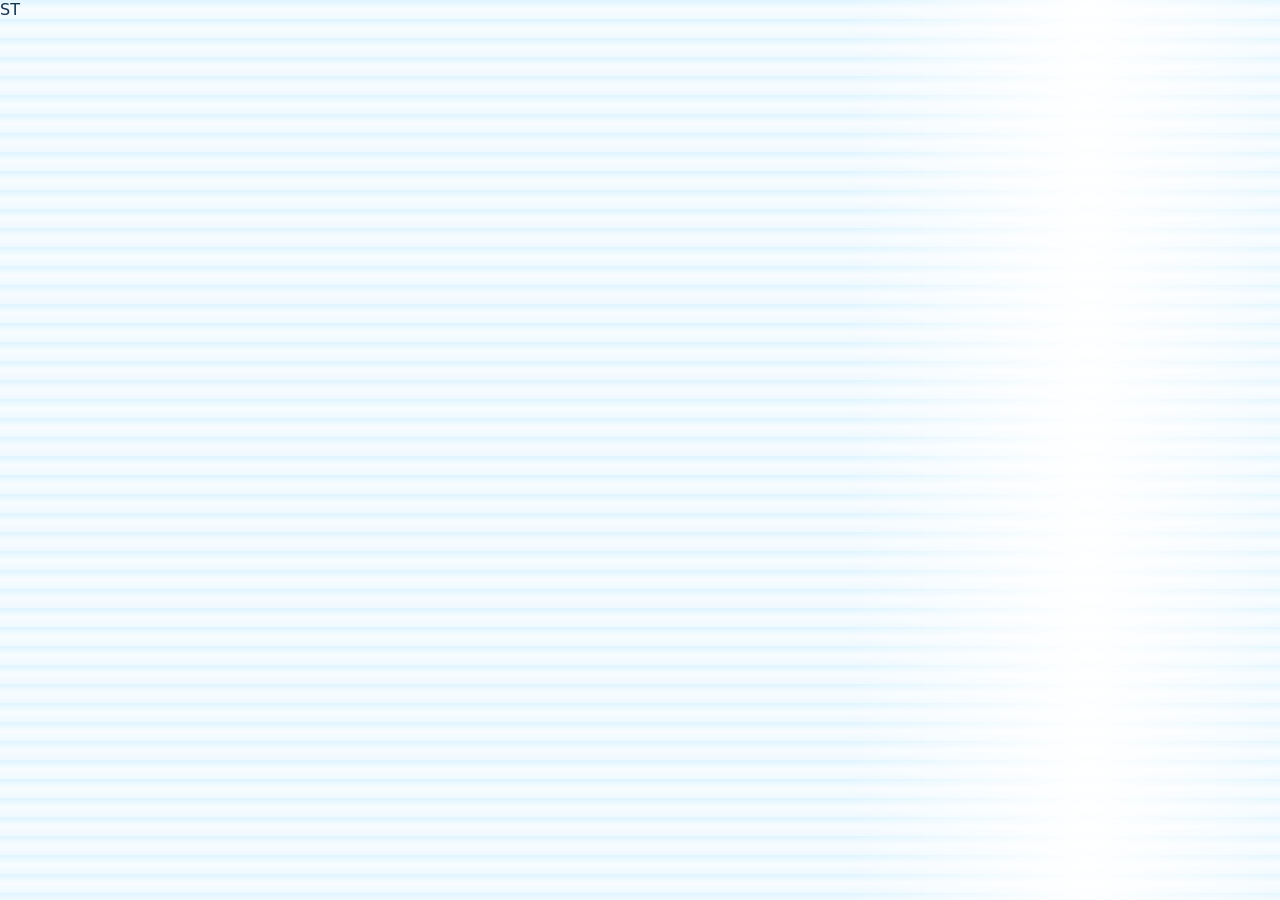
==== countries/sao-tome-and-principe.html @ b9df396c "Build responsive animated country course pages" ====
<!DOCTYPE html>
<html lang="ja">
<head>
  <meta charset="UTF-8">
  <meta name="viewport" content="width=device-width, initial-scale=1, viewport-fit=cover">
  <meta name="description" content="物語を読みながらサントメ・プリンシペ博士になる学習コース">
  <title>サントメ・プリンシペ博士コース | 世界博士</title>
  <link rel="stylesheet" href="../css/country.css">
  <script src="../data/countries-1.js" defer></script>
  <script src="../data/countries-2.js" defer></script>
  <script src="../data/countries-3a.js" defer></script>
  <script src="../data/countries-3b.js" defer></script>
  <script src="../data/countries-4a.js" defer></script>
  <script src="../data/countries-4b.js" defer></script>
  <script src="../js/country.js" defer></script>
</head>
<body data-country-code="ST">
  <header class="topbar">
    <a class="brand" href="../index.html" aria-label="世界博士トップへ戻る">🌍 <span>世界博士</span></a>
    <div class="country-nav-title">サントメ・プリンシペ</div>
    <button id="menu-button" class="menu-button" type="button" aria-expanded="false" aria-controls="nav-menu" aria-label="メニューを開く">☰</button>
    <nav id="nav-menu" class="nav-menu" aria-label="サントメ・プリンシペ博士コース">
      <a href="#overview">基本情報</a>
      <a href="#prologue">プロローグ</a>
      <a href="#chapters">章一覧</a>
      <a href="#exam">博士試験</a>
      <a href="../index.html">世界地図へ戻る</a>
    </nav>
  </header>

  <main>
    <section class="country-hero">
      <div class="hero-content reveal">
        <div class="flag-orb" aria-label="サントメ・プリンシペの国旗と国コード">
          <div>
            <div class="flag-emoji" data-country-flag aria-hidden="true"></div>
            <div class="flag-code">ST</div>
          </div>
        </div>
        <p class="eyebrow">STORY ADVENTURE COURSE</p>
        <h1>サントメ・プリンシペ博士</h1>
        <p class="country-en" lang="en">Sao Tome and Principe</p>
        <p class="hero-copy">カカオの香りがする不思議な地図を開き、赤道近くの二つの島へ。物語を読みながら、国の過去・現在・未来を探究します。</p>
        <div class="hero-actions">
          <a id="start-course" class="primary-button" href="#prologue">物語を始める ✨</a>
          <a class="secondary-button" href="../index.html">← 世界地図へ戻る</a>
        </div>
      </div>
    </section>

    <div class="content-wrap">
      <section id="overview" class="panel reveal" aria-labelledby="overview-heading">
        <h2 id="overview-heading">冒険の基本情報</h2>
        <div class="basic-grid">
          <div class="info-card"><strong>国名</strong><span>サントメ・プリンシペ</span></div>
          <div class="info-card"><strong>国コード</strong><span>ST</span></div>
          <div class="info-card"><strong>地域</strong><span>アフリカ・ギニア湾</span></div>
          <div class="info-card"><strong>コース構成</strong><span>全20章＋博士試験</span></div>
        </div>
      </section>

      <section id="progress" class="panel progress-panel reveal" aria-labelledby="progress-heading">
        <div class="progress-row">
          <div>
            <h2 id="progress-heading">現在の学習進捗</h2>
            <p>状態：<strong id="country-progress-label">未挑戦</strong></p>
          </div>
          <span aria-hidden="true">🎓</span>
        </div>
        <div id="country-progress-track" class="progress-track" role="progressbar" aria-valuemin="0" aria-valuemax="100" aria-valuenow="0">
          <div id="country-progress-fill" class="progress-fill"></div>
        </div>
        <div class="progress-actions">
          <button class="small-button" type="button" data-set-progress="learning">学習中にする</button>
          <button class="small-button complete" type="button" data-set-progress="completed">博士認定にする</button>
          <button class="small-button" type="button" data-set-progress="not-started">進捗をリセット</button>
        </div>
      </section>

      <section id="prologue" class="story-card reveal" aria-labelledby="prologue-heading">
        <p class="eyebrow">PROLOGUE</p>
        <h2 id="prologue-heading">地図から消えそうな、小さな二つの島</h2>
        <p>放課後の図書室で、ハルは古びた世界地図を見つけた。アフリカ大陸の左側。青い海の中に、針の先ほどの二つの島がある。</p>
        <div class="dialogue">
          <strong>ハル：</strong>「サン……トメ？　プリン……シペ？　こんな国、初めて見た」<br>
          <strong>地球儀：</strong>「知らない国は、まだ開いていない物語だよ」
        </div>
        <p>ハルが島に指を置いた瞬間、甘くて少し苦いカカオの香りが広がった。地図の海が波打ち、教室の床が青空へ変わる。</p>
        <p><strong>次の謎：</strong>二つの島は、どうして海の真ん中に生まれたのだろう？</p>
        <div class="chapter-nav">
          <a class="primary-button" href="#chapters">章を選ぶ →</a>
        </div>
      </section>

      <section id="chapters" class="panel reveal" aria-labelledby="chapters-heading">
        <h2 id="chapters-heading">章を選んで冒険する</h2>
        <div class="chapter-list">
          <details class="chapter" open>
            <summary>プロローグ</summary>
            <div class="chapter-body"><p>不思議な地図と古いカカオ豆に導かれ、ハルの旅が始まります。</p></div>
          </details>
          <details class="chapter">
            <summary>第1章〜第4章：島・火山・砂糖・カカオ</summary>
            <div class="chapter-body"><h3>第1部</h3><p>二つの島の位置と誕生、大航海時代、砂糖農園、カカオ産業を原因と結果のつながりで学びます。</p><p>本文は順次追加予定です。</p></div>
          </details>
          <details class="chapter">
            <summary>第5章〜第8章：独立・政治・暮らし・言葉</summary>
            <div class="chapter-body"><h3>第2部</h3><p>自由を求めた歴史、国の仕組み、島の小学生の一日、多様な言葉と文化を旅します。</p><p>本文は順次追加予定です。</p></div>
          </details>
          <details class="chapter">
            <summary>第9章〜第12章：自然・赤道・経済・停電</summary>
            <div class="chapter-body"><h3>第3部</h3><p>固有種、赤道、国のお財布、電力や生活インフラの課題を探究します。</p><p>本文は順次追加予定です。</p></div>
          </details>
          <details class="chapter">
            <summary>第13章〜第16章：未来・政策・日本・世界</summary>
            <div class="chapter-body"><h3>第4部</h3><p>小国の強み、一日大統領、日本との関係、国際社会での声を考えます。</p><p>本文は順次追加予定です。</p></div>
          </details>
          <details class="chapter">
            <summary>第17章〜第20章：豆知識・誤解・試験・帰国</summary>
            <div class="chapter-body"><h3>第5部</h3><p>思い込みをひっくり返し、博士試験に挑戦し、日本の日常を新しい目で見直します。</p><p>本文は順次追加予定です。</p></div>
          </details>
          <details class="chapter">
            <summary>自由研究アイデア</summary>
            <div class="chapter-body"><p>赤道模型、火山島実験、カカオの流れ、停電時の生活など、実際に取り組める研究を追加します。</p></div>
          </details>
          <details class="chapter">
            <summary>博士認定証</summary>
            <div class="chapter-body"><p>全章と博士試験を終えたら、サントメ・プリンシペ博士の認定証を表示できる設計です。</p></div>
          </details>
        </div>
      </section>

      <section id="exam" class="panel reveal" aria-labelledby="exam-heading">
        <div class="exam-card">
          <div>
            <h3 id="exam-heading">サントメ・プリンシペ博士試験</h3>
            <p>やさしい問題から、答えが一つではない大統領レベルまで挑戦します。</p>
          </div>
          <div class="exam-icon" aria-hidden="true">📝</div>
        </div>
        <div class="chapter-nav">
          <button class="primary-button" type="button" data-set-progress="completed">試作版を修了して博士認定する</button>
          <a class="secondary-button" href="#chapters">章一覧へ戻る</a>
        </div>
      </section>
    </div>
  </main>

  <footer class="site-footer">
    <p>🌱 小さな島を深く知ると、世界の仕組みが見えてくる。</p>
  </footer>
</body>
</html>
---- css/country.css ----
:root{--ink:#17324d;--muted:#60778c;--blue:#2474e5;--blue-dark:#1556b5;--green:#249b63;--gold:#f2b83e;--line:#dbeaf5;--shadow:0 18px 50px rgba(28,82,128,.15)}
*{box-sizing:border-box}html{scroll-behavior:smooth;scroll-padding-top:86px}body{margin:0;min-width:320px;overflow-x:hidden;color:var(--ink);font-family:"Hiragino Sans","Yu Gothic UI","Yu Gothic",system-ui,sans-serif;background:radial-gradient(circle at 85% 10%,rgba(255,255,255,.95),transparent 22%),linear-gradient(180deg,#dff5ff,#f8fcff 48%,#eef9ff)}
a,button{font:inherit;-webkit-tap-highlight-color:transparent}a:focus-visible,button:focus-visible,summary:focus-visible{outline:3px solid #f6b73c;outline-offset:3px}.topbar{position:sticky;top:0;z-index:30;display:grid;grid-template-columns:auto 1fr auto;align-items:center;gap:12px;min-height:66px;padding:calc(8px + env(safe-area-inset-top)) 14px 8px;background:rgba(255,255,255,.9);border-bottom:1px solid rgba(205,227,242,.9);backdrop-filter:blur(14px);box-shadow:0 8px 28px rgba(32,88,130,.08)}.brand{display:flex;align-items:center;gap:7px;color:var(--ink);font-weight:900;text-decoration:none}.country-nav-title{min-width:0;overflow:hidden;text-align:center;text-overflow:ellipsis;white-space:nowrap;font-weight:800}.menu-button{width:46px;height:46px;border:1px solid var(--line);border-radius:13px;background:#fff;color:var(--ink);cursor:pointer}.nav-menu{position:absolute;top:calc(100% + 8px);right:12px;display:none;width:min(280px,calc(100vw - 24px));padding:10px;background:#fff;border:1px solid var(--line);border-radius:17px;box-shadow:var(--shadow)}.nav-menu.is-open{display:grid;animation:menuIn .2s both}.nav-menu a{min-height:46px;padding:12px 14px;color:var(--ink);border-radius:11px;text-decoration:none}.nav-menu a:hover{background:#edf7ff}.country-hero{position:relative;display:grid;min-height:560px;place-items:center;padding:70px 16px 54px;text-align:center;overflow:hidden}.country-hero::before,.country-hero::after{content:"";position:absolute;border-radius:50%;filter:blur(2px);animation:orbFloat 8s ease-in-out infinite}.country-hero::before{width:260px;height:260px;left:-100px;top:80px;background:rgba(57,189,248,.14)}.country-hero::after{width:190px;height:190px;right:-80px;bottom:50px;background:rgba(40,166,106,.12);animation-delay:-3s}.hero-content{position:relative;z-index:1;width:min(780px,100%)}.flag-orb{display:grid;width:130px;height:130px;margin:0 auto;place-items:center;background:rgba(255,255,255,.92);border:1px solid #fff;border-radius:50%;box-shadow:0 20px 45px rgba(32,88,130,.18);animation:flagFloat 4.5s ease-in-out infinite}.flag-emoji{font-size:3.8rem;line-height:1}.flag-code{display:inline-grid;min-width:48px;height:28px;place-items:center;margin-top:7px;color:#fff;background:#275d8d;border-radius:7px;font-size:.75rem;font-weight:900;letter-spacing:.09em}.eyebrow{margin:22px 0 7px;color:var(--blue-dark);font-size:.76rem;font-weight:900;letter-spacing:.15em}.country-hero h1{margin:0;font-size:clamp(2.35rem,9vw,5rem);line-height:1.08;letter-spacing:-.04em;overflow-wrap:anywhere;animation:titleSlide .75s both}.country-en{margin:10px 0;color:var(--muted);font-size:clamp(1rem,3vw,1.25rem)}.hero-copy{max-width:670px;margin:18px auto;color:#4e687e;font-size:clamp(1rem,3vw,1.14rem);line-height:1.9}.hero-actions,.progress-actions,.chapter-nav{display:flex;flex-wrap:wrap;justify-content:center;gap:11px;margin-top:24px}.primary-button,.secondary-button,.small-button{display:inline-flex;min-height:46px;align-items:center;justify-content:center;padding:12px 18px;border-radius:13px;font-weight:800;text-decoration:none;cursor:pointer;transition:transform .2s,box-shadow .2s,background .2s}.primary-button{color:#fff;background:linear-gradient(135deg,var(--blue),#34a8ef);border:0;box-shadow:0 12px 26px rgba(36,116,229,.27);animation:pulse 2.8s ease-in-out infinite}.secondary-button,.small-button{color:var(--blue-dark);background:#fff;border:1px solid #cfe3f2}.small-button.complete{color:#6d4b00;background:#fff4c8;border-color:#f1cb63}.primary-button:hover,.secondary-button:hover,.small-button:hover{transform:translateY(-3px)}.content-wrap{width:min(1000px,calc(100% - 20px));margin:0 auto;padding:0 0 70px}.panel,.story-card{margin:18px 0;padding:clamp(20px,5vw,36px);background:rgba(255,255,255,.96);border:1px solid var(--line);border-radius:25px;box-shadow:var(--shadow)}.panel h2,.story-card h2{margin-top:0;font-size:clamp(1.45rem,5vw,2.25rem)}.basic-grid{display:grid;grid-template-columns:repeat(auto-fit,minmax(min(100%,190px),1fr));gap:12px}.info-card{display:flex;min-height:110px;flex-direction:column;justify-content:center;padding:17px;background:linear-gradient(145deg,#f7fcff,#edf7ff);border:1px solid #dcecf7;border-radius:16px}.info-card strong{margin-bottom:8px;color:var(--blue-dark);font-size:.82rem}.progress-row{display:flex;align-items:center;justify-content:space-between;gap:15px}.progress-row h2{margin-bottom:5px}.progress-row>span{font-size:3rem}.progress-track{height:16px;overflow:hidden;background:#dceaf4;border-radius:999px}.progress-fill{width:0;height:100%;background:linear-gradient(90deg,#2ac282,#3189ef,#f2b83e);border-radius:inherit;box-shadow:0 0 18px rgba(49,137,239,.32);transition:width .8s ease}.coming-soon{text-align:center;overflow:hidden}.coming-icon{font-size:4.2rem;animation:suitcase 3s ease-in-out infinite}.world-map-ghost{margin:20px 0;font-size:clamp(5rem,20vw,10rem);opacity:.12;animation:mapBreath 4s ease-in-out infinite}.dialogue{margin:22px 0;padding:18px;border-left:5px solid #54a4ed;background:#f0f8ff;border-radius:0 15px 15px 0;line-height:1.9}.story-card p,.chapter-body p{line-height:1.95}.chapter-list{display:grid;gap:12px}.chapter{overflow:hidden;border:1px solid #dceaf5;border-radius:16px;background:#fbfdff;animation:chapterIn .55s both}.chapter summary{display:flex;min-height:58px;align-items:center;justify-content:space-between;gap:12px;padding:15px 17px;font-weight:800;cursor:pointer;list-style:none}.chapter summary::-webkit-details-marker{display:none}.chapter summary::after{content:"＋";color:var(--blue);font-size:1.25rem;transition:transform .2s}.chapter[open] summary::after{transform:rotate(45deg)}.chapter-body{padding:0 17px 18px;color:#4f687d;animation:accordionIn .3s both}.exam-card{display:flex;align-items:center;justify-content:space-between;gap:20px}.exam-icon{font-size:4rem}.site-footer{padding:20px 16px calc(35px + env(safe-area-inset-bottom));text-align:center;color:var(--muted)}.reveal{opacity:0;transform:translateY(24px);transition:opacity .7s,transform .7s}.reveal.is-visible{opacity:1;transform:none}.page-leaving{animation:pageLeave .22s both}.confetti{position:fixed;inset:0;z-index:100;pointer-events:none;overflow:hidden}.confetti span{position:absolute;top:-20px;width:10px;height:18px;animation:fall linear forwards}.confetti span:nth-child(3n){border-radius:50%}
@keyframes menuIn{from{opacity:0;transform:translateY(-8px)}}@keyframes titleSlide{from{opacity:0;transform:translateY(24px)}}@keyframes flagFloat{0%,100%{transform:translateY(0) rotate(-2deg)}50%{transform:translateY(-11px) rotate(2deg)}}@keyframes orbFloat{0%,100%{transform:translateY(0)}50%{transform:translateY(-24px)}}@keyframes pulse{0%,100%{box-shadow:0 12px 26px rgba(36,116,229,.23)}50%{box-shadow:0 12px 34px rgba(36,116,229,.42)}}@keyframes suitcase{0%,100%{transform:translateY(0) rotate(-3deg)}50%{transform:translateY(-10px) rotate(3deg)}}@keyframes mapBreath{0%,100%{transform:scale(.96);opacity:.09}50%{transform:scale(1.03);opacity:.16}}@keyframes chapterIn{from{opacity:0;transform:translateY(14px)}}@keyframes accordionIn{from{opacity:0;transform:translateY(-7px)}}@keyframes pageLeave{to{opacity:0;transform:scale(.99)}}@keyframes fall{to{transform:translateY(110vh) rotate(760deg)}}
@media(min-width:760px){.topbar{grid-template-columns:auto 1fr auto}.menu-button{display:none}.nav-menu{position:static;display:flex;width:auto;padding:0;background:transparent;border:0;box-shadow:none}.nav-menu a{min-height:44px}.country-hero{min-height:620px}.exam-card{padding:8px 10px}.chapter-list{grid-template-columns:1fr 1fr}.chapter:first-child{grid-column:1/-1}}
@media(max-width:600px){.brand span{display:none}.country-nav-title{text-align:left}.hero-actions,.progress-actions{flex-direction:column}.primary-button,.secondary-button,.small-button{width:100%}.exam-card{align-items:flex-start;flex-direction:column}.chapter-list{grid-template-columns:1fr}}
@media(prefers-reduced-motion:reduce){html{scroll-behavior:auto}*,*::before,*::after{animation-duration:.001ms!important;animation-iteration-count:1!important;transition-duration:.001ms!important}.reveal{opacity:1;transform:none}}
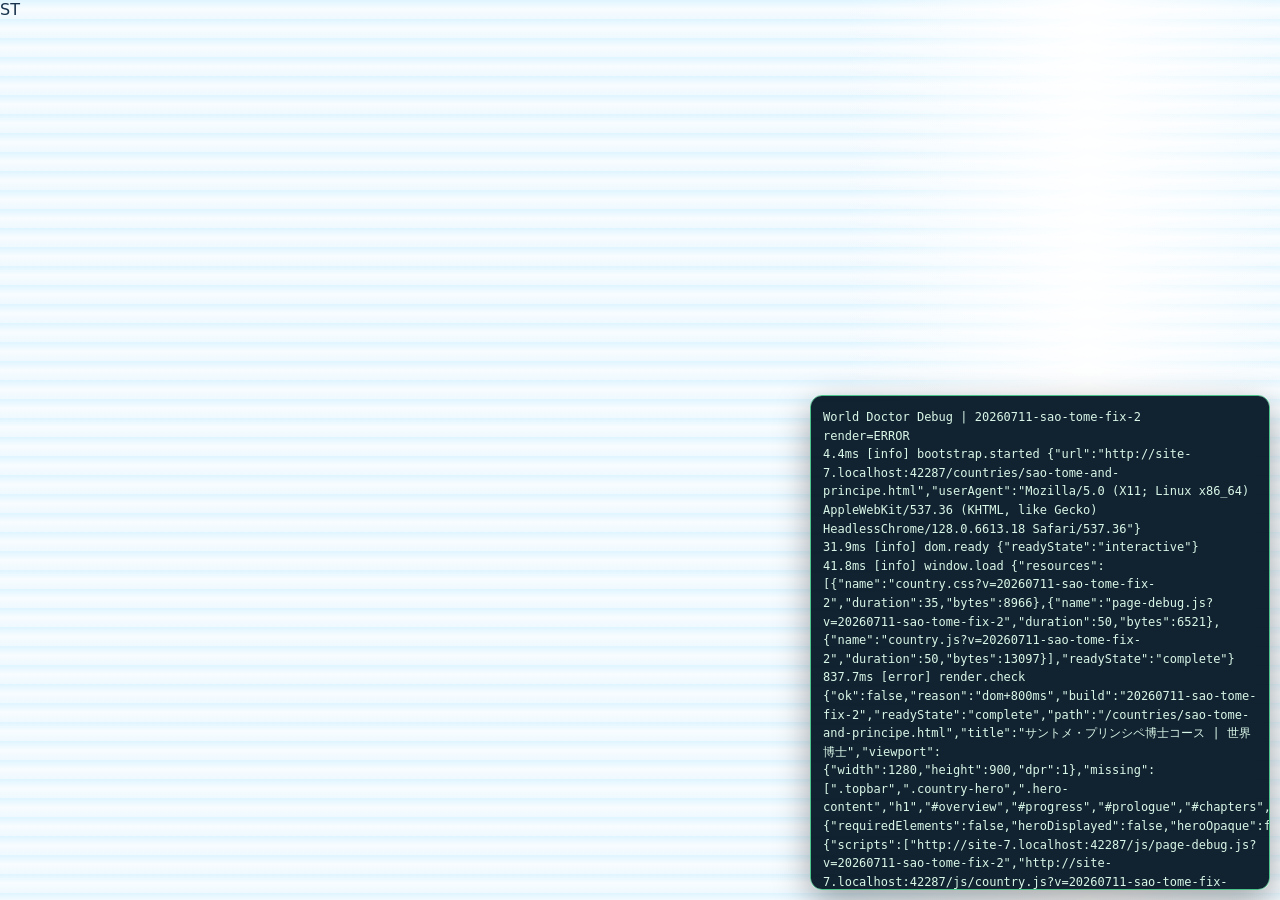
==== commit 4142a4d9: "Simplify Sao Tome page runtime and keep content visible" ====
--- a/countries/sao-tome-and-principe.html
+++ b/countries/sao-tome-and-principe.html
@@ -4,17 +4,19 @@
   <meta charset="UTF-8">
   <meta name="viewport" content="width=device-width, initial-scale=1, viewport-fit=cover">
   <meta name="description" content="物語を読みながらサントメ・プリンシペ博士になる学習コース">
+  <meta name="world-doctor-build" content="20260711-sao-tome-fix-2">
   <title>サントメ・プリンシペ博士コース | 世界博士</title>
-  <link rel="stylesheet" href="../css/country.css">
-  <script src="../data/countries-1.js" defer></script>
-  <script src="../data/countries-2.js" defer></script>
-  <script src="../data/countries-3a.js" defer></script>
-  <script src="../data/countries-3b.js" defer></script>
-  <script src="../data/countries-4a.js" defer></script>
-  <script src="../data/countries-4b.js" defer></script>
-  <script src="../js/country.js" defer></script>
+  <link rel="stylesheet" href="../css/country.css?v=20260711-sao-tome-fix-2">
+  <style id="critical-render-safety">
+    /* Fail-open: JavaScriptや共有データが失敗しても本文を透明にしない。 */
+    .reveal { opacity: 1 !important; transform: none !important; }
+    .reveal.reveal-pending { opacity: 0 !important; transform: translateY(24px) !important; }
+    .reveal.reveal-pending.is-visible { opacity: 1 !important; transform: none !important; }
+  </style>
+  <script src="../js/page-debug.js?v=20260711-sao-tome-fix-2" defer></script>
+  <script src="../js/country.js?v=20260711-sao-tome-fix-2" defer></script>
 </head>
-<body data-country-code="ST">
+<body data-country-code="ST" data-build="20260711-sao-tome-fix-2">
   <header class="topbar">
     <a class="brand" href="../index.html" aria-label="世界博士トップへ戻る">🌍 <span>世界博士</span></a>
     <div class="country-nav-title">サントメ・プリンシペ</div>
@@ -33,7 +35,7 @@
       <div class="hero-content reveal">
         <div class="flag-orb" aria-label="サントメ・プリンシペの国旗と国コード">
           <div>
-            <div class="flag-emoji" data-country-flag aria-hidden="true"></div>
+            <div class="flag-emoji" data-country-flag aria-hidden="true">🇸🇹</div>
             <div class="flag-code">ST</div>
           </div>
         </div>
@@ -54,7 +56,7 @@
         <div class="basic-grid">
           <div class="info-card"><strong>国名</strong><span>サントメ・プリンシペ</span></div>
           <div class="info-card"><strong>国コード</strong><span>ST</span></div>
-          <div class="info-card"><strong>地域</strong><span>アフリカ・ギニア湾</span></div>
+          <div class="info-card"><strong>地域</strong><span data-country-continent>アフリカ・ギニア湾</span></div>
           <div class="info-card"><strong>コース構成</strong><span>全20章＋博士試験</span></div>
         </div>
       </section>
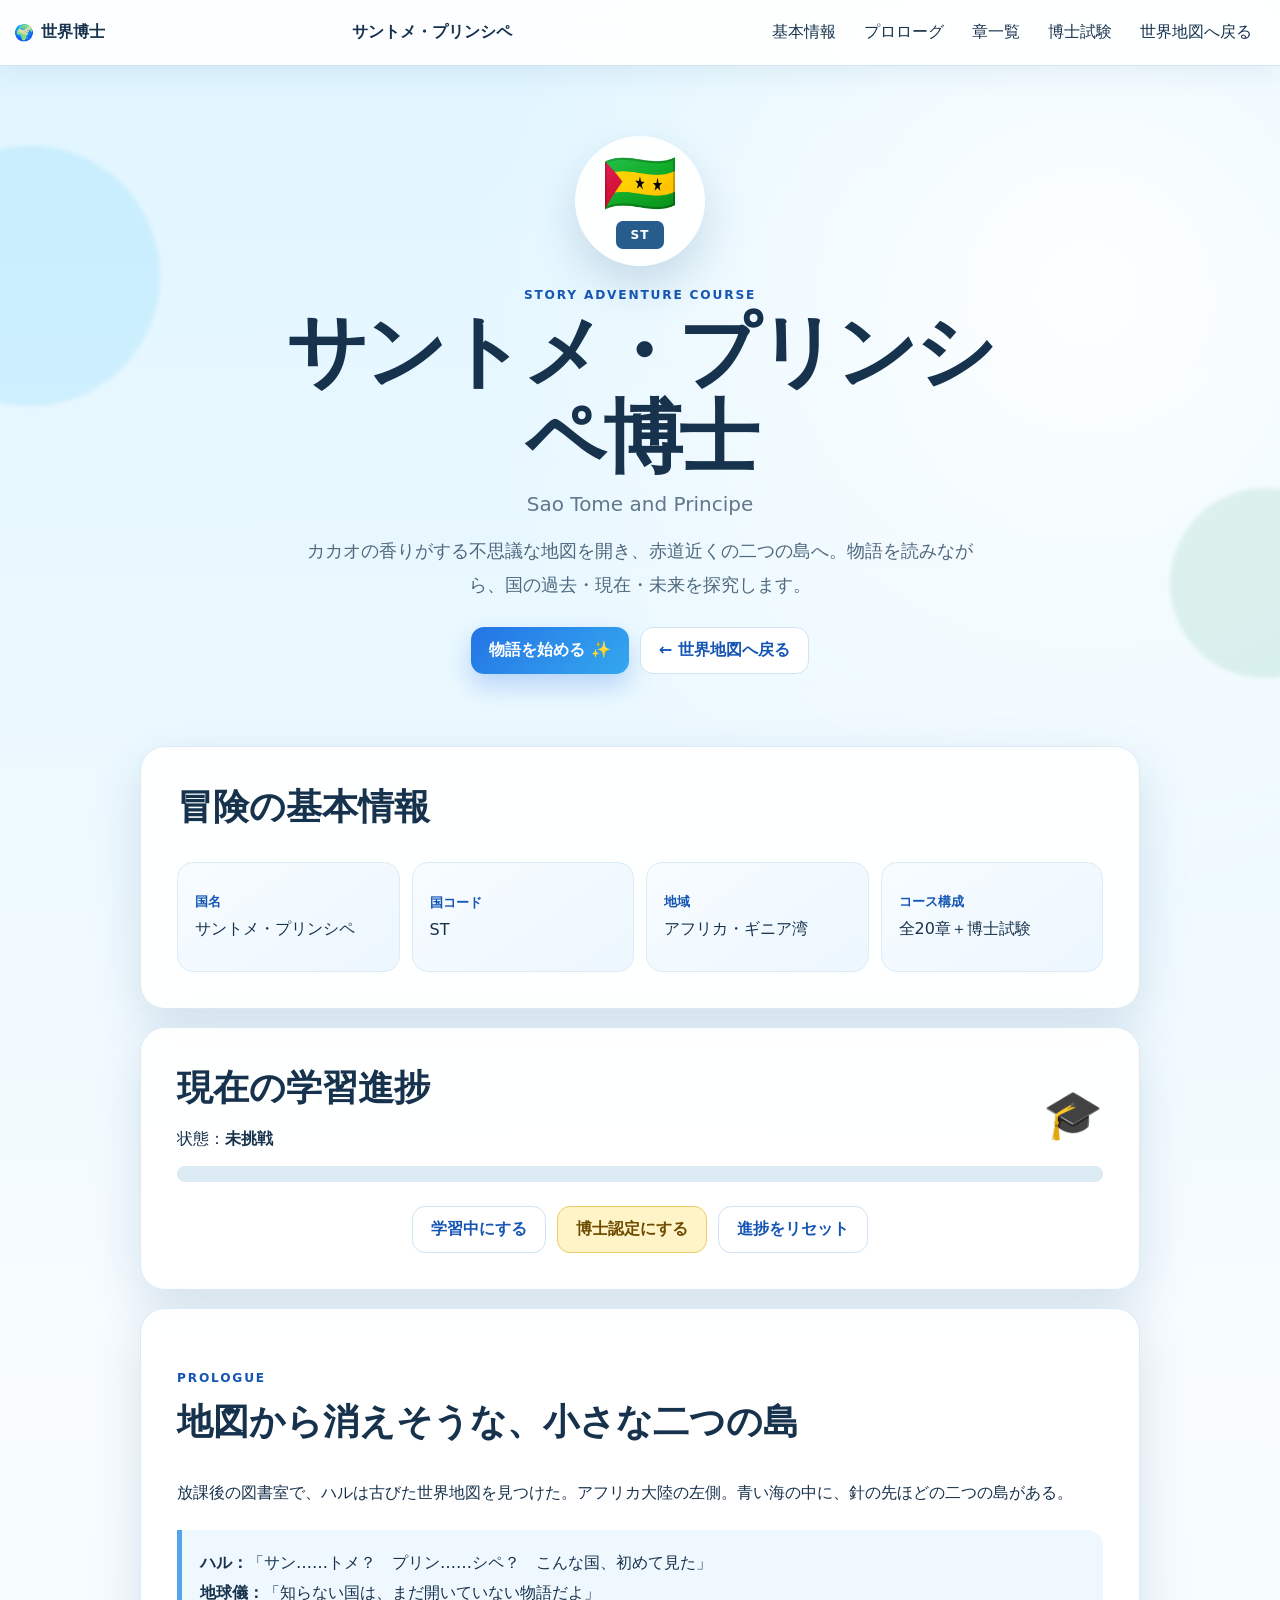
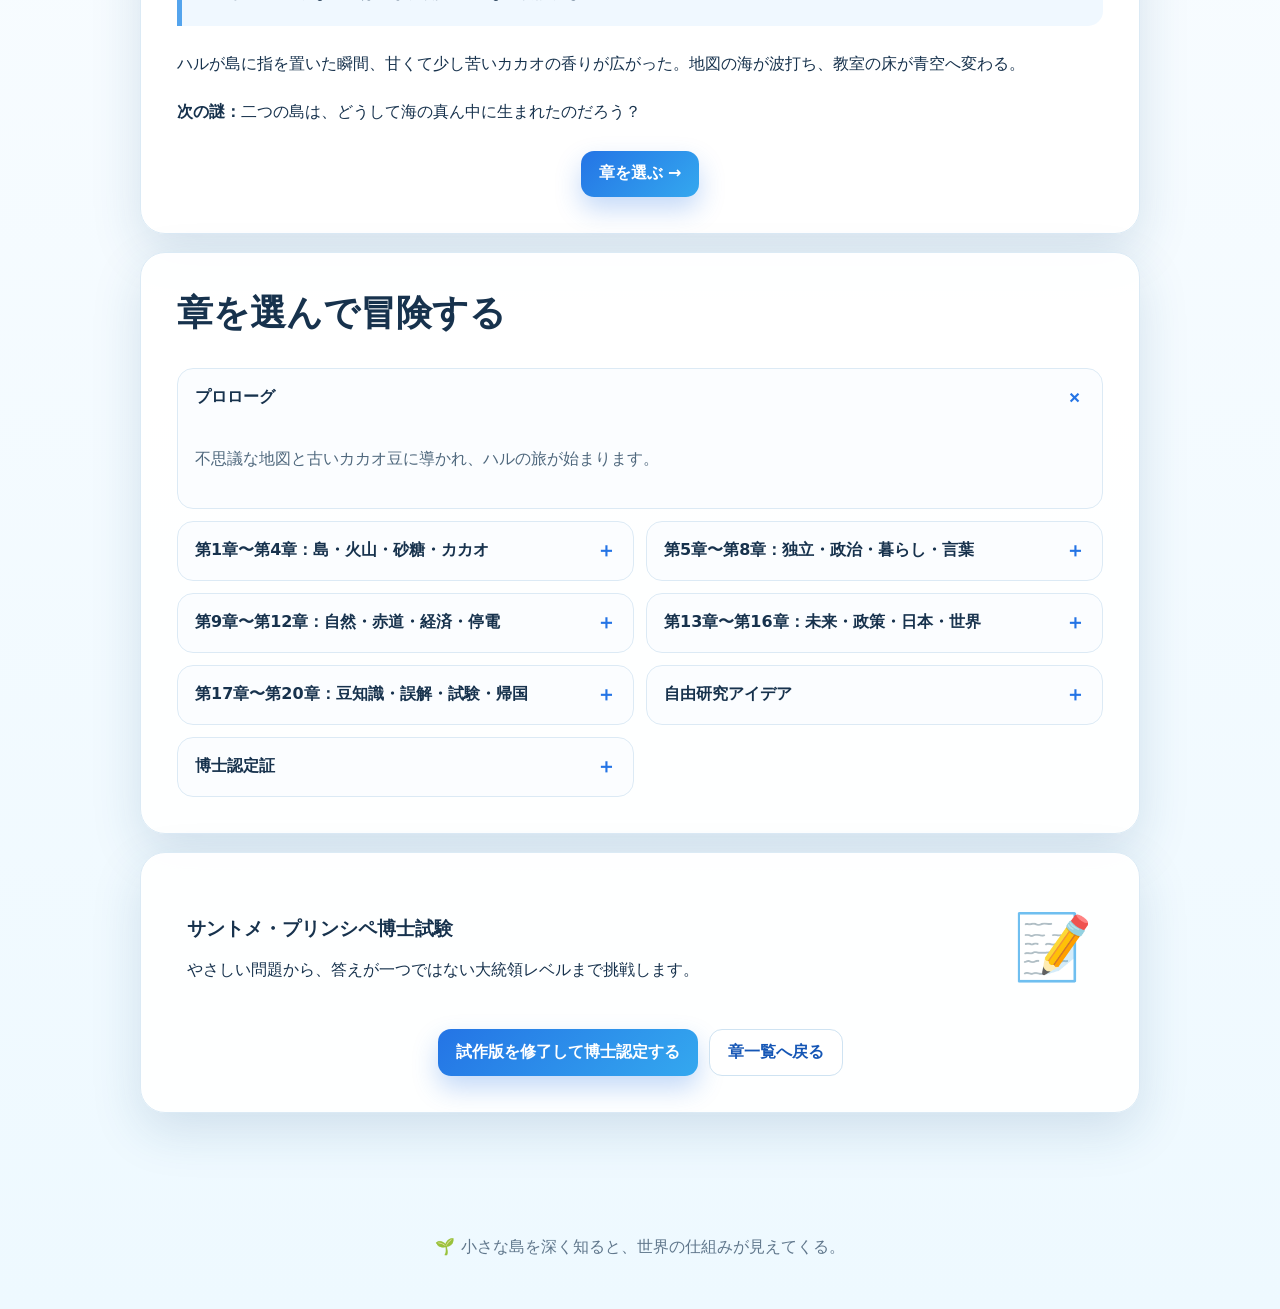
==== commit 21dc9cf3: "Use dedicated Sao Tome runtime and bump debug build" ====
--- a/countries/sao-tome-and-principe.html
+++ b/countries/sao-tome-and-principe.html
@@ -4,19 +4,19 @@
   <meta charset="UTF-8">
   <meta name="viewport" content="width=device-width, initial-scale=1, viewport-fit=cover">
   <meta name="description" content="物語を読みながらサントメ・プリンシペ博士になる学習コース">
-  <meta name="world-doctor-build" content="20260711-sao-tome-fix-2">
+  <meta name="world-doctor-build" content="20260711-sao-tome-fix-3">
   <title>サントメ・プリンシペ博士コース | 世界博士</title>
-  <link rel="stylesheet" href="../css/country.css?v=20260711-sao-tome-fix-2">
+  <link rel="stylesheet" href="../css/country.css?v=20260711-sao-tome-fix-3">
   <style id="critical-render-safety">
     /* Fail-open: JavaScriptや共有データが失敗しても本文を透明にしない。 */
     .reveal { opacity: 1 !important; transform: none !important; }
     .reveal.reveal-pending { opacity: 0 !important; transform: translateY(24px) !important; }
     .reveal.reveal-pending.is-visible { opacity: 1 !important; transform: none !important; }
   </style>
-  <script src="../js/page-debug.js?v=20260711-sao-tome-fix-2" defer></script>
-  <script src="../js/country.js?v=20260711-sao-tome-fix-2" defer></script>
+  <script src="../js/page-debug.js?v=20260711-sao-tome-fix-3" defer></script>
+  <script src="../js/sao-tome.js?v=20260711-sao-tome-fix-3" defer></script>
 </head>
-<body data-country-code="ST" data-build="20260711-sao-tome-fix-2">
+<body data-country-code="ST" data-build="20260711-sao-tome-fix-3">
   <header class="topbar">
     <a class="brand" href="../index.html" aria-label="世界博士トップへ戻る">🌍 <span>世界博士</span></a>
     <div class="country-nav-title">サントメ・プリンシペ</div>
